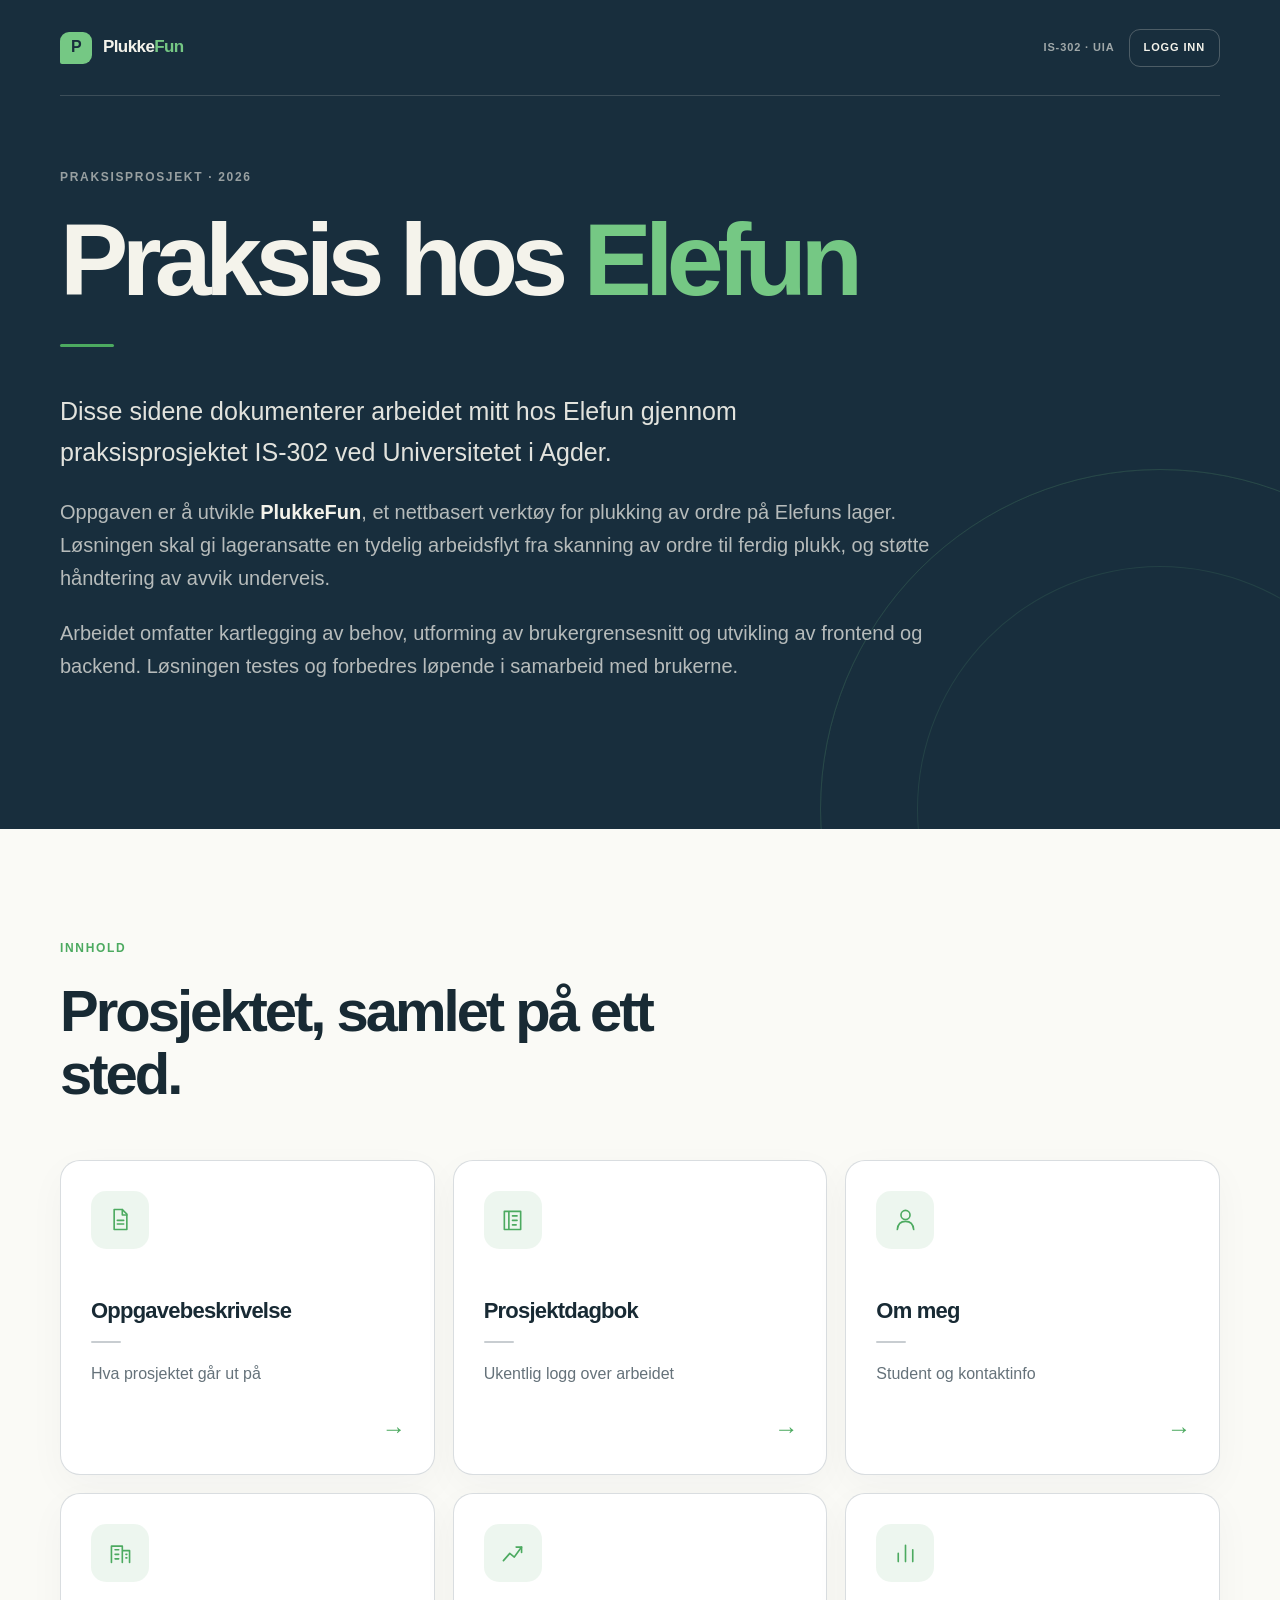
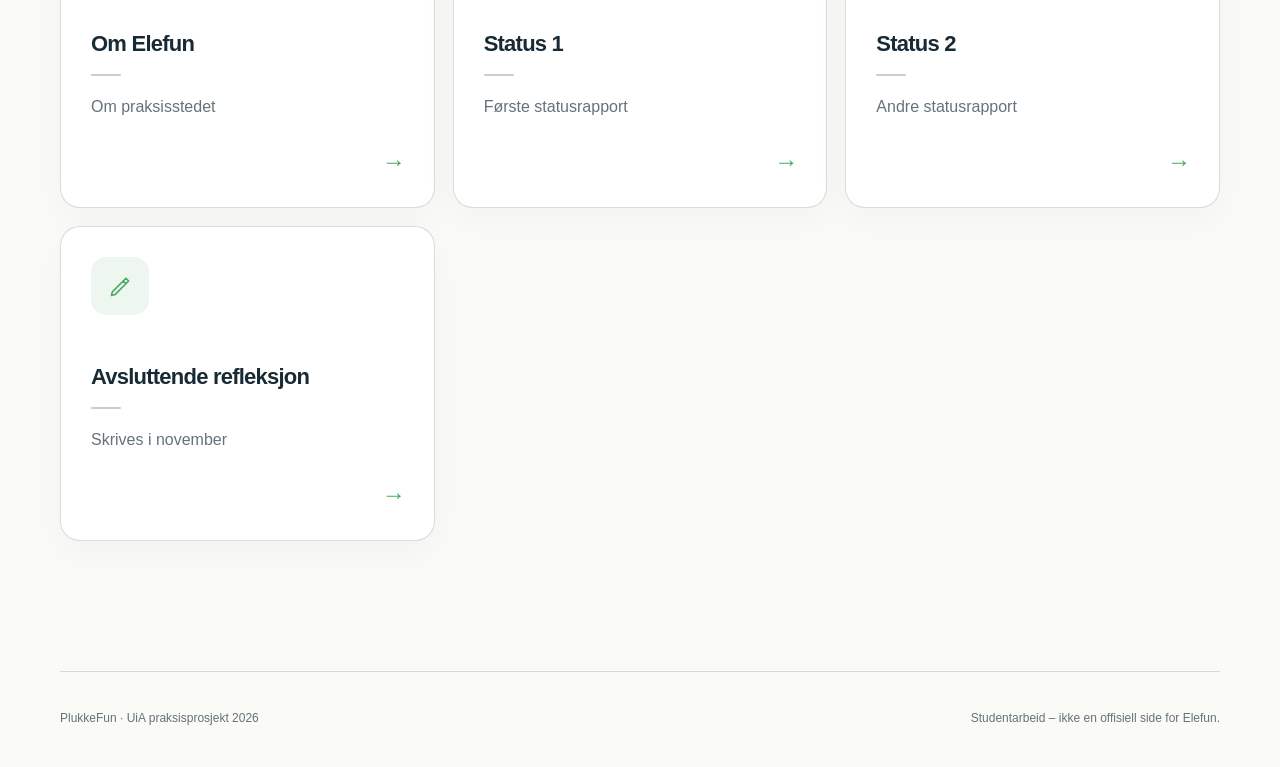
==== praksis-elefun/index.html @ 7ee9ce0a "Add editable project pages" ====
<!doctype html>
<html lang="no">
  <head>
    <meta charset="UTF-8" />
    <meta name="viewport" content="width=device-width, initial-scale=1.0" />
    <meta http-equiv="refresh" content="0; url=/" />
    <link rel="canonical" href="https://haldvar.github.io/" />
    <title>Praksis hos Elefun</title>
  </head>
  <body>
    <p>Siden har flyttet til <a href="/">haldvar.github.io</a>.</p>
  </body>
</html>
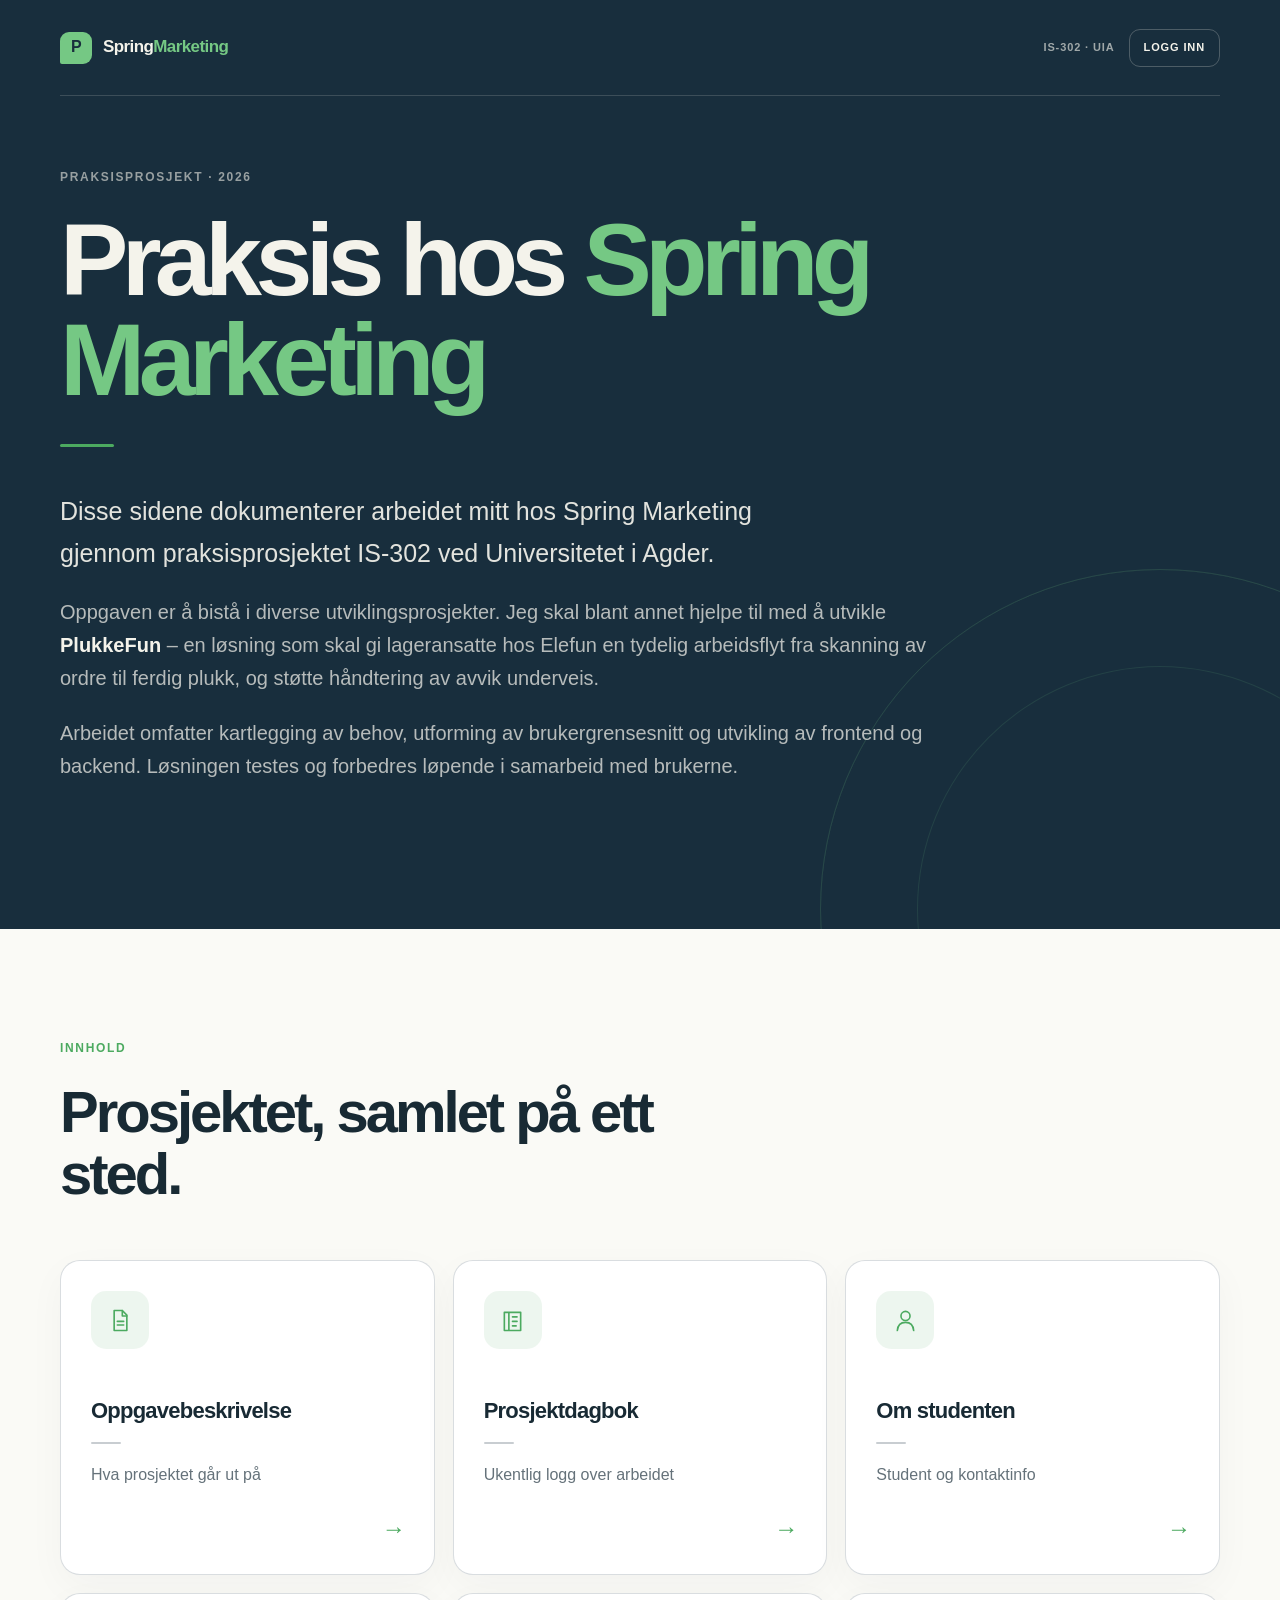
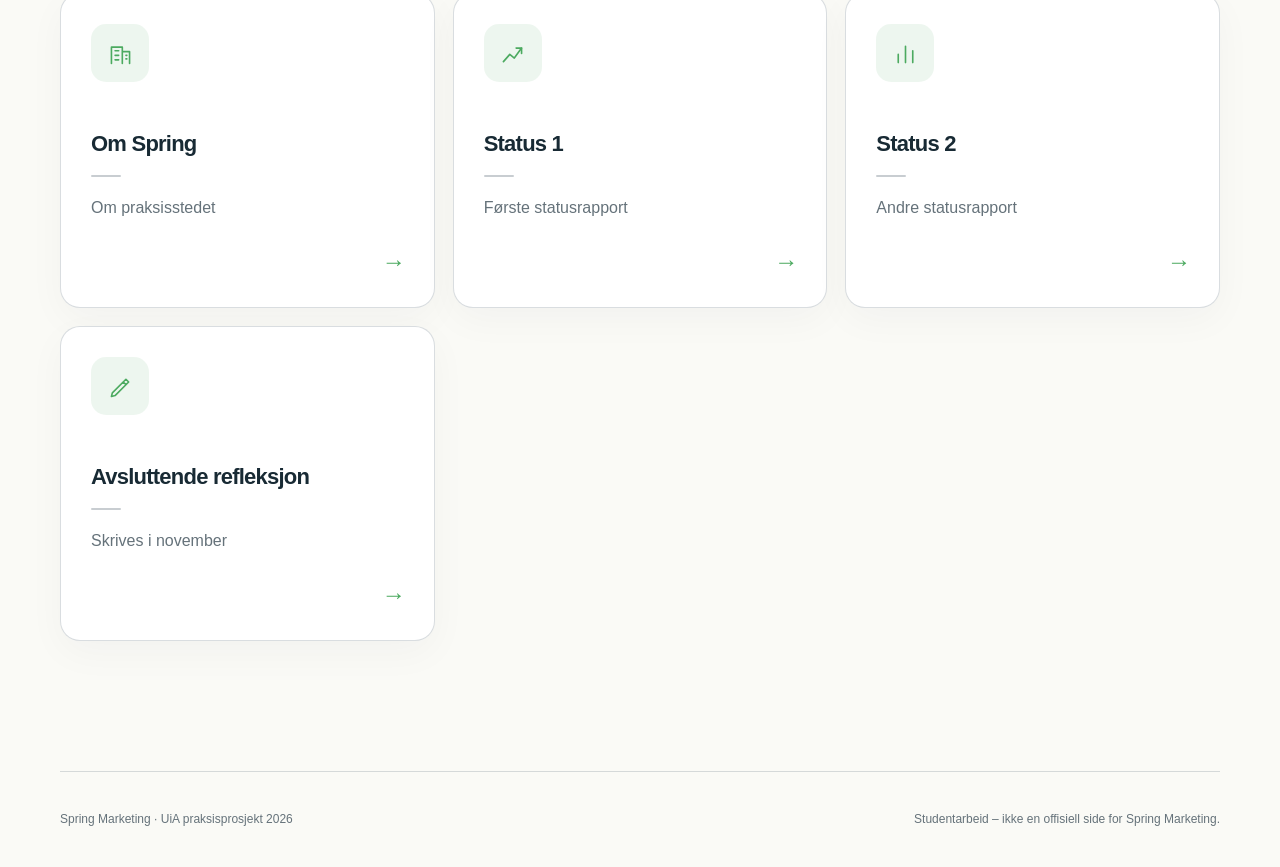
==== commit f4034332: "Update student and practice-site pages" ====
--- a/praksis-elefun/index.html
+++ b/praksis-elefun/index.html
@@ -5,7 +5,7 @@
     <meta name="viewport" content="width=device-width, initial-scale=1.0" />
     <meta http-equiv="refresh" content="0; url=/" />
     <link rel="canonical" href="https://haldvar.github.io/" />
-    <title>Praksis hos Elefun</title>
+    <title>Praksis hos Spring Marketing</title>
   </head>
   <body>
     <p>Siden har flyttet til <a href="/">haldvar.github.io</a>.</p>
